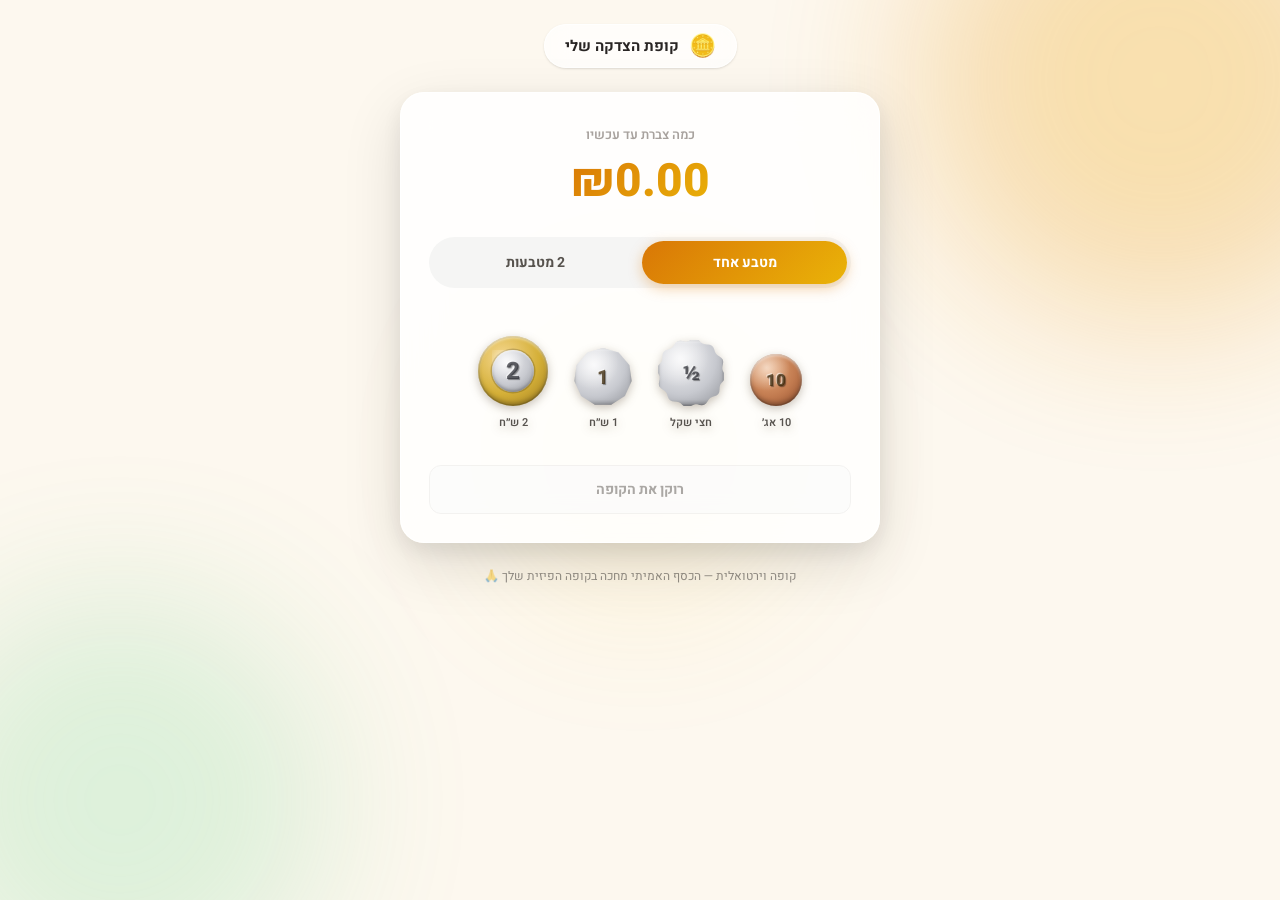
==== static/charity/index.html @ c1b28333 "Add standalone charity box (קופת צדקה) coin-tracker page New self-contained page at static/charity/," ====
<!DOCTYPE html>
<html lang="he" dir="rtl">
<head>
  <meta charset="UTF-8" />
  <meta name="viewport" content="width=device-width, initial-scale=1.0" />
  <title>קופת צדקה</title>
  <link rel="preconnect" href="https://fonts.googleapis.com" />
  <link rel="preconnect" href="https://fonts.gstatic.com" crossorigin />
  <link href="https://fonts.googleapis.com/css2?family=Heebo:wght@300;400;500;600;700;800&display=swap" rel="stylesheet" />
  <link rel="stylesheet" href="style.css" />
</head>
<body>

  <!-- Background blobs -->
  <div class="bg-blob blob-1"></div>
  <div class="bg-blob blob-2"></div>
  <div class="bg-blob blob-3"></div>

  <div class="page-wrapper">

    <!-- Header -->
    <header class="site-header">
      <div class="header-logo">
        <div class="logo-icon">🪙</div>
        <span class="logo-text">קופת הצדקה שלי</span>
      </div>
    </header>

    <!-- Main card -->
    <main class="charity-card">

      <!-- Running total -->
      <div class="total-block">
        <span class="total-label">כמה צברת עד עכשיו</span>
        <div class="total-amount" id="total-amount">₪0.00</div>
      </div>

      <!-- Mode toggle -->
      <div class="mode-toggle" role="group" aria-label="מצב הטלת מטבעות">
        <button type="button" class="mode-btn active" id="mode-single" data-mode="single">מטבע אחד</button>
        <button type="button" class="mode-btn" id="mode-double" data-mode="double">2 מטבעות</button>
      </div>

      <!-- Hint (double mode only) -->
      <div class="hint-row">
        <span id="hint-text" aria-live="polite"></span>
      </div>

      <!-- Coin picker -->
      <div class="coin-row" id="coin-row">
        <button type="button" class="coin coin--10ag" data-coin="10ag" data-value="10" aria-label="הוסף 10 אגורות">
          <span class="coin-face">
            <span class="coin-shine"></span>
            <span class="coin-value">10</span>
          </span>
          <span class="coin-label">10 אג׳</span>
        </button>

        <button type="button" class="coin coin--half" data-coin="half" data-value="50" aria-label="הוסף חצי שקל">
          <span class="coin-face">
            <span class="coin-shine"></span>
            <span class="coin-value">½</span>
          </span>
          <span class="coin-label">חצי שקל</span>
        </button>

        <button type="button" class="coin coin--1nis" data-coin="1nis" data-value="100" aria-label="הוסף שקל אחד">
          <span class="coin-face">
            <span class="coin-shine"></span>
            <span class="coin-value">1</span>
          </span>
          <span class="coin-label">1 ש״ח</span>
        </button>

        <button type="button" class="coin coin--2nis" data-coin="2nis" data-value="200" aria-label="הוסף שני שקלים">
          <span class="coin-face coin-face--bimetal">
            <span class="coin-inner-circle">
              <span class="coin-shine"></span>
              <span class="coin-value">2</span>
            </span>
          </span>
          <span class="coin-label">2 ש״ח</span>
        </button>
      </div>

      <!-- Empty box -->
      <button type="button" class="btn-empty" id="empty-btn" disabled>רוקן את הקופה</button>
    </main>

    <footer class="site-footer">קופה וירטואלית — הכסף האמיתי מחכה בקופה הפיזית שלך 🙏</footer>
  </div>

  <!-- Empty-box confirmation modal -->
  <div class="modal-overlay" id="modal-overlay" hidden>
    <div class="modal-panel" role="dialog" aria-modal="true" aria-labelledby="modal-title">
      <button type="button" class="modal-close" id="modal-close" aria-label="סגירה">✕</button>

      <div class="modal-view active" id="panel-confirm">
        <div class="modal-icon modal-icon--warn">⚠️</div>
        <h2 id="modal-title">לרוקן את הקופה?</h2>
        <p id="confirm-text">בקופה כרגע ₪0.00. הפעולה תאפס את הסכום לחלוטין.</p>
        <div class="modal-actions">
          <button type="button" class="btn-ghost" id="cancel-empty-btn">ביטול</button>
          <button type="button" class="btn-danger" id="confirm-empty-btn">כן, רוקן</button>
        </div>
      </div>

      <div class="modal-view" id="panel-result">
        <div class="modal-icon modal-icon--success">✓</div>
        <h2 id="result-title">תרמת ₪0.00!</h2>
        <p>הקופה התרוקנה. אל תשכח/י לתרום את הסכום הזה בפועל 🙏</p>
        <div class="modal-actions">
          <button type="button" class="btn-primary-modal" id="done-btn">הבנתי</button>
        </div>
      </div>
    </div>
  </div>

  <script src="script.js"></script>
</body>
</html>
---- static/charity/style.css ----
/* ── Reset & base ── */
*, *::before, *::after { box-sizing: border-box; margin: 0; padding: 0; }

:root {
  --amber: #d97706;
  --amber-dark: #b45309;
  --gold: #eab308;
  --green: #16a34a;
  --green-dark: #15803d;
  --red: #dc2626;
  --gray-50: #fafaf9;
  --gray-100: #f5f5f4;
  --gray-200: #e7e5e4;
  --gray-300: #d6d3d1;
  --gray-400: #a8a29e;
  --gray-600: #57534e;
  --gray-800: #292524;
  --shadow-sm: 0 1px 3px rgba(0,0,0,.08), 0 1px 2px rgba(0,0,0,.06);
  --shadow-md: 0 4px 20px rgba(0,0,0,.09), 0 2px 8px rgba(0,0,0,.06);
  --shadow-lg: 0 20px 60px rgba(0,0,0,.12), 0 8px 24px rgba(0,0,0,.08);
  --radius: 24px;
  --radius-sm: 12px;
}

html { font-size: 16px; }

body {
  font-family: 'Heebo', 'Arial Hebrew', Arial, sans-serif;
  background: #fdf8ef;
  min-height: 100vh;
  direction: rtl;
  color: var(--gray-800);
  overflow-x: hidden;
  position: relative;
}

button { font-family: inherit; }

/* ── Background blobs ── */
.bg-blob {
  position: fixed;
  border-radius: 50%;
  filter: blur(80px);
  opacity: 0.3;
  pointer-events: none;
  z-index: 0;
}
.blob-1 {
  width: 480px; height: 480px;
  background: radial-gradient(circle, #fbbf24, #d97706);
  top: -160px; right: -120px;
}
.blob-2 {
  width: 400px; height: 400px;
  background: radial-gradient(circle, #86efac, #16a34a);
  bottom: -100px; left: -80px;
  opacity: 0.2;
}
.blob-3 {
  width: 300px; height: 300px;
  background: radial-gradient(circle, #fde68a, #eab308);
  top: 50%; left: 50%;
  transform: translate(-50%, -50%);
  opacity: 0.15;
}

/* ── Page wrapper ── */
.page-wrapper {
  position: relative;
  z-index: 1;
  min-height: 100vh;
  display: flex;
  flex-direction: column;
  align-items: center;
  padding: 24px 16px 48px;
}

/* ── Header ── */
.site-header {
  width: 100%;
  max-width: 480px;
  margin-bottom: 24px;
  display: flex;
  align-items: center;
  justify-content: center;
}
.header-logo {
  display: flex;
  align-items: center;
  gap: 10px;
  background: rgba(255,255,255,0.7);
  backdrop-filter: blur(12px);
  border: 1px solid rgba(255,255,255,0.8);
  padding: 10px 20px;
  border-radius: 40px;
  box-shadow: var(--shadow-sm);
}
.logo-icon { font-size: 22px; line-height: 1; }
.logo-text { font-weight: 700; font-size: 15px; color: var(--gray-800); }

/* ── Main card ── */
.charity-card {
  width: 100%;
  max-width: 480px;
  background: rgba(255,255,255,0.85);
  backdrop-filter: blur(20px);
  border: 1px solid rgba(255,255,255,0.9);
  border-radius: var(--radius);
  box-shadow: var(--shadow-lg);
  padding: 32px 28px 28px;
  display: flex;
  flex-direction: column;
  align-items: center;
}

/* ── Total display ── */
.total-block {
  display: flex;
  flex-direction: column;
  align-items: center;
  gap: 4px;
  margin-bottom: 22px;
}
.total-label {
  font-size: 13px;
  font-weight: 600;
  color: var(--gray-400);
}
.total-amount {
  font-size: 46px;
  font-weight: 800;
  background: linear-gradient(135deg, var(--amber) 0%, var(--gold) 100%);
  -webkit-background-clip: text;
  background-clip: text;
  color: transparent;
  transition: transform 0.15s ease;
  font-variant-numeric: tabular-nums;
}
.total-amount.bump { animation: bump 0.35s ease; }
@keyframes bump {
  0%   { transform: scale(1); }
  35%  { transform: scale(1.12); }
  100% { transform: scale(1); }
}

/* ── Mode toggle ── */
.mode-toggle {
  display: flex;
  width: 100%;
  background: var(--gray-100);
  border-radius: 40px;
  padding: 4px;
  gap: 4px;
  margin-bottom: 6px;
}
.mode-btn {
  flex: 1;
  padding: 11px 12px;
  border: none;
  border-radius: 32px;
  background: transparent;
  color: var(--gray-600);
  font-weight: 700;
  font-size: 14px;
  cursor: pointer;
  transition: background 0.2s, color 0.2s, box-shadow 0.2s;
}
.mode-btn.active {
  background: linear-gradient(135deg, var(--amber) 0%, var(--gold) 100%);
  color: white;
  box-shadow: 0 4px 14px rgba(217,119,6,0.35);
}

/* ── Hint row ── */
.hint-row {
  min-height: 20px;
  display: flex;
  align-items: center;
  justify-content: center;
  font-size: 13px;
  font-weight: 600;
  color: var(--amber-dark);
  margin-bottom: 4px;
}

/* ── Coin row ── */
.coin-row {
  display: flex;
  justify-content: center;
  align-items: flex-end;
  flex-wrap: wrap;
  gap: 18px;
  width: 100%;
  padding: 14px 0 8px;
}

.coin {
  border: none;
  background: none;
  cursor: pointer;
  display: flex;
  flex-direction: column;
  align-items: center;
  gap: 8px;
  padding: 4px;
  -webkit-tap-highlight-color: transparent;
  position: relative;
}

.coin-face {
  position: relative;
  overflow: hidden;
  display: flex;
  align-items: center;
  justify-content: center;
  transition: transform 0.15s cubic-bezier(.34,1.56,.64,1), box-shadow 0.15s;
  box-shadow:
    inset 0 2px 3px rgba(255,255,255,.55),
    inset 0 -3px 4px rgba(0,0,0,.28),
    inset 0 0 0 1.5px rgba(0,0,0,.12);
}

.coin-shine {
  position: absolute;
  inset: 0;
  background: radial-gradient(circle at 32% 26%, rgba(255,255,255,.55), rgba(255,255,255,0) 45%);
  pointer-events: none;
}

.coin-value {
  position: relative;
  font-weight: 800;
  color: rgba(60,40,10,0.75);
  text-shadow:
    -1px -1px 0 rgba(255,255,255,.55),
    1px 1px 1px rgba(0,0,0,.4);
  user-select: none;
}

.coin-label {
  font-size: 11px;
  font-weight: 600;
  color: var(--gray-600);
  white-space: nowrap;
}

/* Sizes (approximate real-world proportions) */
.coin--10ag .coin-face { width: 52px; height: 52px; border-radius: 50%; }
.coin--10ag .coin-value { font-size: 17px; }

.coin--1nis .coin-face { width: 58px; height: 58px; }
.coin--1nis .coin-value { font-size: 20px; }

.coin--half .coin-face { width: 66px; height: 66px; }
.coin--half .coin-value { font-size: 22px; color: rgba(40,42,48,0.7); }

.coin--2nis .coin-face { width: 70px; height: 70px; border-radius: 50%; }
.coin--2nis .coin-value { font-size: 24px; color: rgba(40,42,48,0.7); }

/* Metal finishes */
.coin--10ag .coin-face {
  background: radial-gradient(circle at 35% 30%, #e8a978, #c17a4f 55%, #8b4a2a 100%);
}
.coin--1nis .coin-face,
.coin--half .coin-face {
  background: radial-gradient(circle at 35% 30%, #f4f4f6, #c7c9cf 55%, #8e9096 100%);
}

/* 1 ₪ — regular 11-sided polygon (hendecagon) */
.coin--1nis .coin-face {
  clip-path: polygon(
    50% 0%, 77% 7.9%, 95.5% 29.2%, 99.5% 57.1%, 87.8% 82.8%, 64.1% 98%,
    35.9% 98%, 12.2% 82.8%, 0.5% 57.1%, 4.5% 29.2%, 23% 7.9%
  );
}

/* ½ ₪ — fluted / scalloped edge */
.coin--half .coin-face {
  clip-path: polygon(
    50.00% 0.00%, 53.37% -1.45%, 56.81% -1.75%, 60.06% -0.57%, 62.94% 1.70%, 65.57% 4.13%,
    68.29% 5.84%, 71.43% 6.55%, 75.00% 6.70%, 78.64% 7.13%, 81.78% 8.59%, 83.99% 11.24%,
    85.36% 14.64%, 86.42% 18.06%, 87.92% 20.90%, 90.28% 23.09%, 93.30% 25.00%, 96.24% 27.20%,
    98.23% 30.02%, 98.82% 33.43%, 98.30% 37.06%, 97.51% 40.55%, 97.39% 43.76%, 98.34% 46.83%,
    100.00% 50.00%, 101.45% 53.37%, 101.75% 56.81%, 100.57% 60.06%, 98.30% 62.94%, 95.87% 65.57%,
    94.16% 68.29%, 93.45% 71.43%, 93.30% 75.00%, 92.87% 78.64%, 91.41% 81.78%, 88.76% 83.99%,
    85.36% 85.36%, 81.94% 86.42%, 79.10% 87.92%, 76.91% 90.28%, 75.00% 93.30%, 72.80% 96.24%,
    69.98% 98.23%, 66.57% 98.82%, 62.94% 98.30%, 59.45% 97.51%, 56.24% 97.39%, 53.17% 98.34%,
    50.00% 100.00%, 46.63% 101.45%, 43.19% 101.75%, 39.94% 100.57%, 37.06% 98.30%, 34.43% 95.87%,
    31.71% 94.16%, 28.57% 93.45%, 25.00% 93.30%, 21.36% 92.87%, 18.22% 91.41%, 16.01% 88.76%,
    14.64% 85.36%, 13.58% 81.94%, 12.08% 79.10%, 9.72% 76.91%, 6.70% 75.00%, 3.76% 72.80%,
    1.77% 69.98%, 1.18% 66.57%, 1.70% 62.94%, 2.49% 59.45%, 2.61% 56.24%, 1.66% 53.17%,
    0.00% 50.00%, -1.45% 46.63%, -1.75% 43.19%, -0.57% 39.94%, 1.70% 37.06%, 4.13% 34.43%,
    5.84% 31.71%, 6.55% 28.57%, 6.70% 25.00%, 7.13% 21.36%, 8.59% 18.22%, 11.24% 16.01%,
    14.64% 14.64%, 18.06% 13.58%, 20.90% 12.08%, 23.09% 9.72%, 25.00% 6.70%, 27.20% 3.76%,
    30.02% 1.77%, 33.43% 1.18%, 37.06% 1.70%, 40.55% 2.49%, 43.76% 2.61%, 46.83% 1.66%
  );
}

/* 2 ₪ — bimetallic: gold ring + silver center */
.coin--2nis .coin-face {
  background: radial-gradient(circle at 35% 30%, #f5d78e, #d4af37 55%, #9c7a1f 100%);
}
.coin-inner-circle {
  position: relative;
  width: 60%;
  height: 60%;
  border-radius: 50%;
  background: radial-gradient(circle at 35% 30%, #f4f4f6, #c7c9cf 55%, #8e9096 100%);
  box-shadow:
    inset 0 1px 2px rgba(255,255,255,.6),
    inset 0 -2px 3px rgba(0,0,0,.25),
    0 0 0 1.5px rgba(0,0,0,.18);
  display: flex;
  align-items: center;
  justify-content: center;
}

/* Ambient drop shadow (kept off the clipped face so it isn't cut off) */
.coin { filter: drop-shadow(0 3px 5px rgba(60,40,10,.28)); }

/* Interaction states */
.coin:hover .coin-face { transform: scale(1.05); }
.coin:active .coin-face { transform: scale(0.95); }

.coin.selected .coin-face {
  transform: translateY(-4px) scale(1.08);
}

/* Selection ring — a plain circle behind the face, unaffected by the
   face's own clip-path (a ring following the scalloped/hendecagon
   outline exactly would get clipped away along with it). */
.coin.selected::before {
  content: '';
  position: absolute;
  top: -4px;
  left: 50%;
  transform: translateX(-50%);
  border-radius: 50%;
  border: 3px solid var(--amber);
  pointer-events: none;
}
.coin--10ag.selected::before { width: 60px; height: 60px; }
.coin--1nis.selected::before { width: 66px; height: 66px; }
.coin--half.selected::before { width: 74px; height: 74px; }
.coin--2nis.selected::before { width: 78px; height: 78px; }

.coin.drop .coin-face { animation: coinDrop 0.4s ease; }
@keyframes coinDrop {
  0%   { transform: scale(1); }
  35%  { transform: scale(0.82) translateY(3px); }
  70%  { transform: scale(1.1) translateY(-2px); }
  100% { transform: scale(1); }
}

/* Floating "+₪x" feedback */
.coin-float {
  position: absolute;
  top: -6px;
  left: 50%;
  transform: translateX(-50%);
  font-size: 13px;
  font-weight: 800;
  color: var(--green-dark);
  pointer-events: none;
  animation: floatUp 0.7s ease forwards;
  white-space: nowrap;
}
@keyframes floatUp {
  0%   { opacity: 0; transform: translate(-50%, 0); }
  20%  { opacity: 1; }
  100% { opacity: 0; transform: translate(-50%, -28px); }
}

/* ── Empty button ── */
.btn-empty {
  margin-top: 22px;
  width: 100%;
  padding: 13px 20px;
  background: var(--gray-50);
  border: 1.5px solid var(--gray-200);
  border-radius: var(--radius-sm);
  color: var(--gray-600);
  font-weight: 700;
  font-size: 14px;
  cursor: pointer;
  transition: background 0.2s, border-color 0.2s, color 0.2s, opacity 0.2s;
}
.btn-empty:hover:not(:disabled) {
  background: #fef2f2;
  border-color: #fecaca;
  color: var(--red);
}
.btn-empty:disabled { opacity: 0.5; cursor: not-allowed; }

/* ── Footer ── */
.site-footer {
  margin-top: 24px;
  font-size: 12px;
  color: rgba(41,37,36,0.5);
  text-align: center;
  max-width: 320px;
}

/* ── Modal ── */
.modal-overlay {
  position: fixed;
  inset: 0;
  background: rgba(41,37,36,0.45);
  backdrop-filter: blur(4px);
  display: flex;
  align-items: center;
  justify-content: center;
  padding: 20px;
  z-index: 10;
  animation: fadeIn 0.2s ease;
}
.modal-overlay[hidden] { display: none; }
@keyframes fadeIn { from { opacity: 0; } to { opacity: 1; } }

.modal-panel {
  position: relative;
  width: 100%;
  max-width: 340px;
  background: rgba(255,255,255,0.97);
  border-radius: var(--radius);
  box-shadow: var(--shadow-lg);
  padding: 32px 24px 24px;
  text-align: center;
  animation: popIn 0.3s cubic-bezier(.175,.885,.32,1.275);
}
@keyframes popIn {
  from { transform: scale(0.9); opacity: 0; }
  to   { transform: scale(1); opacity: 1; }
}

.modal-close {
  position: absolute;
  top: 14px;
  left: 14px;
  width: 28px; height: 28px;
  border: none;
  background: var(--gray-100);
  border-radius: 50%;
  color: var(--gray-600);
  font-size: 13px;
  cursor: pointer;
}

.modal-view { display: none; flex-direction: column; align-items: center; gap: 14px; }
.modal-view.active { display: flex; }

.modal-icon {
  width: 56px; height: 56px;
  border-radius: 50%;
  display: flex; align-items: center; justify-content: center;
  font-size: 26px;
}
.modal-icon--warn { background: #fffbeb; }
.modal-icon--success {
  background: linear-gradient(135deg, var(--green), #4ade80);
  color: white;
  box-shadow: 0 8px 24px rgba(22,163,74,0.35);
  animation: popIn 0.4s cubic-bezier(.175,.885,.32,1.275);
}

.modal-panel h2 { font-size: 20px; font-weight: 800; color: var(--gray-800); }
.modal-panel p { font-size: 14px; color: var(--gray-600); line-height: 1.6; }

.modal-actions {
  display: flex;
  gap: 10px;
  width: 100%;
  margin-top: 6px;
}
.btn-ghost, .btn-danger, .btn-primary-modal {
  flex: 1;
  padding: 12px 16px;
  border-radius: var(--radius-sm);
  font-weight: 700;
  font-size: 14px;
  cursor: pointer;
  border: none;
}
.btn-ghost {
  background: var(--gray-100);
  color: var(--gray-600);
}
.btn-ghost:hover { background: var(--gray-200); }
.btn-danger {
  background: linear-gradient(135deg, var(--red), #f87171);
  color: white;
  box-shadow: 0 4px 14px rgba(220,38,38,0.3);
}
.btn-primary-modal {
  background: linear-gradient(135deg, var(--amber), var(--gold));
  color: white;
  box-shadow: 0 4px 14px rgba(217,119,6,0.3);
}

/* ── Mobile ── */
@media (max-width: 420px) {
  .charity-card { padding: 26px 18px 22px; }
  .total-amount { font-size: 38px; }
  .coin-row { gap: 12px; }
  .coin--10ag .coin-face { width: 46px; height: 46px; }
  .coin--1nis .coin-face { width: 51px; height: 51px; }
  .coin--half .coin-face { width: 58px; height: 58px; }
  .coin--2nis .coin-face { width: 62px; height: 62px; }
}
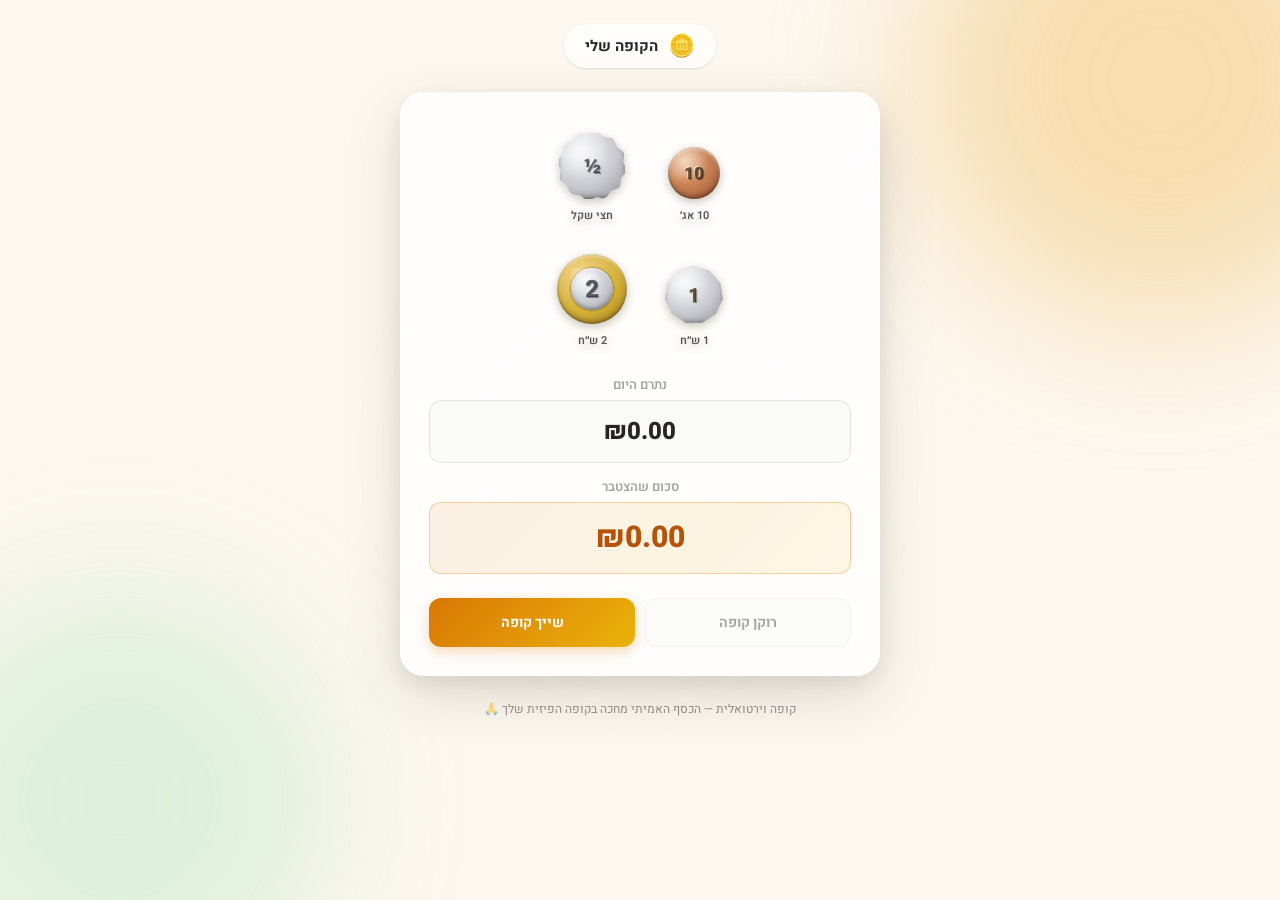
==== commit 17603da7: "Redesign charity box: 2x2 coin grid, daily/cumulative totals, charity assignment Reworks the layout " ====
--- a/static/charity/index.html
+++ b/static/charity/index.html
@@ -22,32 +22,20 @@
     <header class="site-header">
       <div class="header-logo">
         <div class="logo-icon">🪙</div>
-        <span class="logo-text">קופת הצדקה שלי</span>
+        <span class="logo-text">הקופה שלי</span>
       </div>
     </header>
 
     <!-- Main card -->
     <main class="charity-card">
 
-      <!-- Running total -->
-      <div class="total-block">
-        <span class="total-label">כמה צברת עד עכשיו</span>
-        <div class="total-amount" id="total-amount">₪0.00</div>
-      </div>
-
-      <!-- Mode toggle -->
-      <div class="mode-toggle" role="group" aria-label="מצב הטלת מטבעות">
-        <button type="button" class="mode-btn active" id="mode-single" data-mode="single">מטבע אחד</button>
-        <button type="button" class="mode-btn" id="mode-double" data-mode="double">2 מטבעות</button>
-      </div>
-
-      <!-- Hint (double mode only) -->
-      <div class="hint-row">
-        <span id="hint-text" aria-live="polite"></span>
-      </div>
+      <!-- Charity affiliation (shown only once one is set) -->
+      <p class="charity-line" id="charity-line" hidden>
+        🎗️ משויכת לעמותת <strong id="charity-name-display"></strong>
+      </p>
 
       <!-- Coin picker -->
-      <div class="coin-row" id="coin-row">
+      <div class="coin-grid" id="coin-grid">
         <button type="button" class="coin coin--10ag" data-coin="10ag" data-value="10" aria-label="הוסף 10 אגורות">
           <span class="coin-face">
             <span class="coin-shine"></span>
@@ -83,8 +71,23 @@
         </button>
       </div>
 
-      <!-- Empty box -->
-      <button type="button" class="btn-empty" id="empty-btn" disabled>רוקן את הקופה</button>
+      <!-- Today's total -->
+      <div class="stat-block">
+        <span class="stat-label">נתרם היום</span>
+        <div class="stat-box" id="daily-amount">₪0.00</div>
+      </div>
+
+      <!-- Cumulative total -->
+      <div class="stat-block">
+        <span class="stat-label">סכום שהצטבר</span>
+        <div class="stat-box stat-box--accent" id="total-amount">₪0.00</div>
+      </div>
+
+      <!-- Actions -->
+      <div class="btn-row">
+        <button type="button" class="btn-empty" id="empty-btn" disabled>רוקן קופה</button>
+        <button type="button" class="btn-assign" id="assign-btn">שייך קופה</button>
+      </div>
     </main>
 
     <footer class="site-footer">קופה וירטואלית — הכסף האמיתי מחכה בקופה הפיזית שלך 🙏</footer>
@@ -98,7 +101,7 @@
       <div class="modal-view active" id="panel-confirm">
         <div class="modal-icon modal-icon--warn">⚠️</div>
         <h2 id="modal-title">לרוקן את הקופה?</h2>
-        <p id="confirm-text">בקופה כרגע ₪0.00. הפעולה תאפס את הסכום לחלוטין.</p>
+        <p id="confirm-text">בקופה כרגע ₪0.00. הפעולה תאפס את הסכום שהצטבר (הסכום היומי לא יושפע).</p>
         <div class="modal-actions">
           <button type="button" class="btn-ghost" id="cancel-empty-btn">ביטול</button>
           <button type="button" class="btn-danger" id="confirm-empty-btn">כן, רוקן</button>
@@ -116,6 +119,24 @@
     </div>
   </div>
 
+  <!-- Charity assignment modal -->
+  <div class="modal-overlay" id="charity-modal-overlay" hidden>
+    <div class="modal-panel" role="dialog" aria-modal="true" aria-labelledby="charity-modal-title">
+      <button type="button" class="modal-close" id="charity-modal-close" aria-label="סגירה">✕</button>
+
+      <div class="modal-view active">
+        <div class="modal-icon modal-icon--charity">🎗️</div>
+        <h2 id="charity-modal-title">לאיזו עמותה לשייך את הקופה?</h2>
+        <p>הסכום עדיין וירטואלי — זו רק תזכורת לאן מיועדת התרומה בפועל.</p>
+        <input type="text" class="charity-input" id="charity-name-input" placeholder="לדוגמה: לתת חיים" maxlength="60" />
+        <div class="modal-actions">
+          <button type="button" class="btn-ghost" id="charity-cancel-btn">ביטול</button>
+          <button type="button" class="btn-primary-modal" id="charity-save-btn">שמירה</button>
+        </div>
+      </div>
+    </div>
+  </div>
+
   <script src="script.js"></script>
 </body>
 </html>
--- a/static/charity/style.css
+++ b/static/charity/style.css
@@ -113,85 +113,30 @@
   align-items: center;
 }
 
-/* ── Total display ── */
-.total-block {
-  display: flex;
-  flex-direction: column;
-  align-items: center;
-  gap: 4px;
-  margin-bottom: 22px;
-}
-.total-label {
-  font-size: 13px;
-  font-weight: 600;
-  color: var(--gray-400);
-}
-.total-amount {
-  font-size: 46px;
-  font-weight: 800;
-  background: linear-gradient(135deg, var(--amber) 0%, var(--gold) 100%);
-  -webkit-background-clip: text;
-  background-clip: text;
-  color: transparent;
-  transition: transform 0.15s ease;
-  font-variant-numeric: tabular-nums;
-}
-.total-amount.bump { animation: bump 0.35s ease; }
-@keyframes bump {
-  0%   { transform: scale(1); }
-  35%  { transform: scale(1.12); }
-  100% { transform: scale(1); }
-}
-
-/* ── Mode toggle ── */
-.mode-toggle {
-  display: flex;
-  width: 100%;
-  background: var(--gray-100);
-  border-radius: 40px;
-  padding: 4px;
-  gap: 4px;
-  margin-bottom: 6px;
-}
-.mode-btn {
-  flex: 1;
-  padding: 11px 12px;
-  border: none;
-  border-radius: 32px;
-  background: transparent;
-  color: var(--gray-600);
-  font-weight: 700;
-  font-size: 14px;
-  cursor: pointer;
-  transition: background 0.2s, color 0.2s, box-shadow 0.2s;
-}
-.mode-btn.active {
-  background: linear-gradient(135deg, var(--amber) 0%, var(--gold) 100%);
-  color: white;
-  box-shadow: 0 4px 14px rgba(217,119,6,0.35);
-}
-
-/* ── Hint row ── */
-.hint-row {
-  min-height: 20px;
-  display: flex;
-  align-items: center;
-  justify-content: center;
+/* ── Charity affiliation line ── */
+.charity-line {
   font-size: 13px;
   font-weight: 600;
   color: var(--amber-dark);
-  margin-bottom: 4px;
-}
-
-/* ── Coin row ── */
-.coin-row {
-  display: flex;
+  text-align: center;
+  margin-bottom: 18px;
+  background: rgba(217,119,6,.08);
+  border: 1px solid rgba(217,119,6,.2);
+  border-radius: 40px;
+  padding: 7px 16px;
+}
+.charity-line[hidden] { display: none; }
+.charity-line strong { color: var(--gray-800); }
+
+/* ── Coin grid ── */
+.coin-grid {
+  display: grid;
+  grid-template-columns: repeat(2, auto);
   justify-content: center;
-  align-items: flex-end;
-  flex-wrap: wrap;
-  gap: 18px;
-  width: 100%;
-  padding: 14px 0 8px;
+  align-items: end;
+  gap: 22px 30px;
+  width: 100%;
+  padding: 4px 0 22px;
 }
 
 .coin {
@@ -322,28 +267,6 @@
 .coin:hover .coin-face { transform: scale(1.05); }
 .coin:active .coin-face { transform: scale(0.95); }
 
-.coin.selected .coin-face {
-  transform: translateY(-4px) scale(1.08);
-}
-
-/* Selection ring — a plain circle behind the face, unaffected by the
-   face's own clip-path (a ring following the scalloped/hendecagon
-   outline exactly would get clipped away along with it). */
-.coin.selected::before {
-  content: '';
-  position: absolute;
-  top: -4px;
-  left: 50%;
-  transform: translateX(-50%);
-  border-radius: 50%;
-  border: 3px solid var(--amber);
-  pointer-events: none;
-}
-.coin--10ag.selected::before { width: 60px; height: 60px; }
-.coin--1nis.selected::before { width: 66px; height: 66px; }
-.coin--half.selected::before { width: 74px; height: 74px; }
-.coin--2nis.selected::before { width: 78px; height: 78px; }
-
 .coin.drop .coin-face { animation: coinDrop 0.4s ease; }
 @keyframes coinDrop {
   0%   { transform: scale(1); }
@@ -371,11 +294,56 @@
   100% { opacity: 0; transform: translate(-50%, -28px); }
 }
 
-/* ── Empty button ── */
+/* ── Stat boxes (today / cumulative) ── */
+.stat-block {
+  display: flex;
+  flex-direction: column;
+  align-items: center;
+  gap: 6px;
+  width: 100%;
+}
+.stat-block + .stat-block { margin-top: 14px; }
+.stat-label {
+  font-size: 13px;
+  font-weight: 600;
+  color: var(--gray-400);
+}
+.stat-box {
+  width: 100%;
+  padding: 13px 16px;
+  border-radius: var(--radius-sm);
+  background: var(--gray-50);
+  border: 1.5px solid var(--gray-200);
+  text-align: center;
+  font-size: 24px;
+  font-weight: 800;
+  color: var(--gray-800);
+  font-variant-numeric: tabular-nums;
+  transition: transform 0.15s ease;
+}
+.stat-box.bump { animation: bump 0.35s ease; }
+@keyframes bump {
+  0%   { transform: scale(1); }
+  35%  { transform: scale(1.06); }
+  100% { transform: scale(1); }
+}
+.stat-box--accent {
+  background: linear-gradient(135deg, rgba(217,119,6,.10), rgba(234,179,8,.10));
+  border-color: rgba(217,119,6,.3);
+  color: var(--amber-dark);
+  font-size: 30px;
+}
+
+/* ── Actions ── */
+.btn-row {
+  display: grid;
+  grid-template-columns: 1fr 1fr;
+  gap: 10px;
+  width: 100%;
+  margin-top: 24px;
+}
 .btn-empty {
-  margin-top: 22px;
-  width: 100%;
-  padding: 13px 20px;
+  padding: 13px 16px;
   background: var(--gray-50);
   border: 1.5px solid var(--gray-200);
   border-radius: var(--radius-sm);
@@ -391,6 +359,21 @@
   color: var(--red);
 }
 .btn-empty:disabled { opacity: 0.5; cursor: not-allowed; }
+
+.btn-assign {
+  padding: 13px 16px;
+  border: none;
+  border-radius: var(--radius-sm);
+  background: linear-gradient(135deg, var(--amber), var(--gold));
+  color: white;
+  font-weight: 700;
+  font-size: 14px;
+  cursor: pointer;
+  box-shadow: 0 4px 14px rgba(217,119,6,.3);
+  transition: transform 0.15s, box-shadow 0.15s;
+}
+.btn-assign:hover { transform: translateY(-1px); box-shadow: 0 6px 18px rgba(217,119,6,.4); }
+.btn-assign:active { transform: translateY(0); }
 
 /* ── Footer ── */
 .site-footer {
@@ -456,6 +439,7 @@
   font-size: 26px;
 }
 .modal-icon--warn { background: #fffbeb; }
+.modal-icon--charity { background: #fff7ed; }
 .modal-icon--success {
   background: linear-gradient(135deg, var(--green), #4ade80);
   color: white;
@@ -465,6 +449,24 @@
 
 .modal-panel h2 { font-size: 20px; font-weight: 800; color: var(--gray-800); }
 .modal-panel p { font-size: 14px; color: var(--gray-600); line-height: 1.6; }
+
+.charity-input {
+  width: 100%;
+  padding: 12px 14px;
+  border-radius: var(--radius-sm);
+  border: 1.5px solid var(--gray-200);
+  font-size: 15px;
+  font-family: inherit;
+  text-align: right;
+  direction: rtl;
+  color: var(--gray-800);
+  background: var(--gray-50);
+}
+.charity-input:focus {
+  outline: none;
+  border-color: var(--amber);
+  box-shadow: 0 0 0 3px rgba(217,119,6,.15);
+}
 
 .modal-actions {
   display: flex;
@@ -500,8 +502,9 @@
 /* ── Mobile ── */
 @media (max-width: 420px) {
   .charity-card { padding: 26px 18px 22px; }
-  .total-amount { font-size: 38px; }
-  .coin-row { gap: 12px; }
+  .coin-grid { gap: 16px 20px; }
+  .stat-box { font-size: 20px; }
+  .stat-box--accent { font-size: 26px; }
   .coin--10ag .coin-face { width: 46px; height: 46px; }
   .coin--1nis .coin-face { width: 51px; height: 51px; }
   .coin--half .coin-face { width: 58px; height: 58px; }
